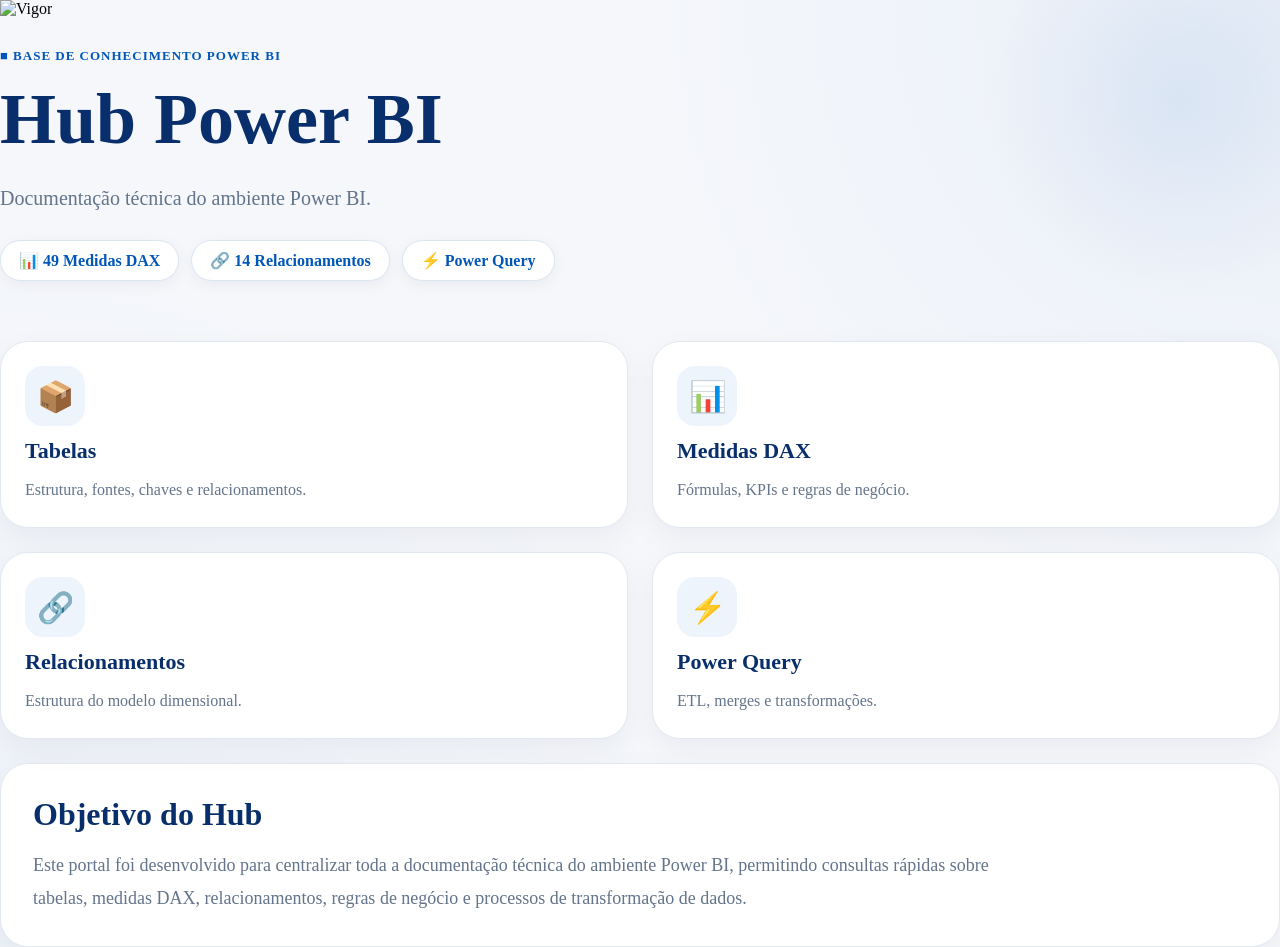
==== index.html @ 887ce9cf "Add files via upload" ====
<!DOCTYPE html>

<html lang="pt-BR">

<head>

  <meta charset="UTF-8">

<meta name="viewport"
     content="width=device-width, initial-scale=1.0">

  <title>Hub Power BI</title>

  <link rel="stylesheet" href="style.css">

</head>

<body>

  <header class="hero">


<img src="https://logospng.org/download/vigor/logo-vigor-512.png"
     class="logo"
     alt="Vigor">

<p class="tag">
  ■ BASE DE CONHECIMENTO POWER BI
</p>

<h1>Hub Power BI</h1>

<p class="subtitle">
  Documentação técnica do ambiente Power BI.
</p>

<div class="hero-info">

  <div class="hero-badge">
    📊 49 Medidas DAX
  </div>

  <div class="hero-badge">
    🔗 14 Relacionamentos
  </div>

  <div class="hero-badge">
    ⚡ Power Query
  </div>

</div>

  </header>

  <main>


<section class="grid">
  

  <!-- TABELAS -->

  <a href="tabelas.html"
     class="nav-card">

    <article class="card">

      <div class="card-icon">
        📦
      </div>

      <h2>Tabelas</h2>

      <p class="description">
        Estrutura, fontes, chaves e relacionamentos.
      </p>

    </article>

  </a>

  <!-- MEDIDAS -->

  <a href="medidas.html"
     class="nav-card">

    <article class="card">

      <div class="card-icon">
        📊
      </div>

      <h2>Medidas DAX</h2>

      <p class="description">
        Fórmulas, KPIs e regras de negócio.
      </p>

    </article>

  </a>

  <!-- RELACIONAMENTOS -->

  <a href="relacionamentos.html"
     class="nav-card">

    <article class="card">

      <div class="card-icon">
        🔗
      </div>

      <h2>Relacionamentos</h2>

      <p class="description">
        Estrutura do modelo dimensional.
      </p>

    </article>

  </a>

  <!-- POWER QUERY -->

  <a href="powerquery.html"
     class="nav-card">

    <article class="card">

      <div class="card-icon">
        ⚡
      </div>

      <h2>Power Query</h2>

      <p class="description">
        ETL, merges e transformações.
      </p>

    </article>

  </a>

</section>
<section class="about-hub">

  <h2>
    Objetivo do Hub
  </h2>

  <p>

    Este portal foi desenvolvido para centralizar toda a documentação
    técnica do ambiente Power BI, permitindo consultas rápidas sobre
    tabelas, medidas DAX, relacionamentos, regras de negócio e processos
    de transformação de dados.

  </p>

</section>

  </main>

</body>

</html>
---- style.css ----
* {
  margin: 0;
  padding: 0;
  box-sizing: border-box;
  }

body {

  background:
  radial-gradient(
    circle at top right,
    rgba(0,87,184,.05),
    transparent 40%
  ),

  radial-gradient(
    circle at bottom left,
    rgba(0,87,184,.03),
    transparent 45%
  ),

  #f5f7fb;
}

/* HERO */

.hero {

position: relative;

margin-bottom: 60px;
}

.hero::after {

  content: "";

  position: absolute;

  top: -100px;

  right: -100px;

  width: 400px;

  height: 400px;

  background:
  radial-gradient(
    circle,
    rgba(0,87,184,0.08),
    transparent 70%
  );

  pointer-events: none;
}

.logo {

height: 60px;

margin-bottom: 30px;
}

.tag {

color: #0057b8;

margin-bottom: 14px;

font-size: 13px;

font-weight: 600;

letter-spacing: 1px;

text-transform: uppercase;
}

h1 {

font-size: 72px;

color: #082f6b;

margin-bottom: 20px;
}

.subtitle {

color: #64748b;

font-size: 20px;

line-height: 1.7;

max-width: 700px;
}

/* GRID */

.grid {

  display: grid;

  grid-template-columns:
  repeat(2, 1fr);

  gap: 24px;

  width: 100%;
}

/* LINKS */

.nav-card {

text-decoration: none;

color: inherit;
}

/* CARDS */

.card {

  background: white;

  border: 1px solid #e2e8f0;

  border-radius: 28px;

  padding: 24px;

  min-height: 180px;

  display: flex;

  flex-direction: column;

  justify-content: flex-start;

  transition: .3s;

  box-shadow:
  0 10px 30px rgba(15,23,42,0.05);
}

.card:hover {

transform: translateY(-6px);

box-shadow:
0 20px 40px rgba(0,87,184,0.12);
}

.card-icon {

  width: 60px;

  height: 60px;

  display: flex;

  align-items: center;

  justify-content: center;

  background: #eef4fb;

  border-radius: 18px;

  font-size: 30px;

  margin-bottom: 12px;
}

.card h2 {

  font-size: 22px;

  color: #082f6b;

  margin-bottom: 12px;
}

.description {

  color: #64748b;

  line-height: 1.7;

  margin-top: auto;
}

/* DOCUMENTAÇÃO */

.doc-page {

max-width: 1200px;

margin: auto;
}

.back-btn {

display: inline-block;

margin-bottom: 30px;

text-decoration: none;

color: #0057b8;

font-weight: 600;
}

.doc-card {

background: white;

border: 1px solid #e2e8f0;

border-radius: 24px;

padding: 30px;

margin-bottom: 24px;

box-shadow:
0 10px 30px rgba(15,23,42,0.05);
}

.doc-header {

display: flex;

justify-content: space-between;

align-items: center;

margin-bottom: 20px;
}

.doc-badge {

background: #e6f0ff;

color: #0057b8;

padding: 10px 14px;

border-radius: 999px;

font-size: 13px;

font-weight: bold;
}

.doc-description {

color: #64748b;

line-height: 1.7;

margin-bottom: 24px;
}

/* INFO */

.info-group {

display: flex;

flex-wrap: wrap;

gap: 16px;

margin: 24px 0;
}

.info-item {

background: #eef4fb;

color: #334155;

padding: 14px 18px;

border-radius: 12px;
}

/* TABELAS */

.doc-table {

width: 100%;

border-collapse: collapse;

margin-top: 20px;
}

.doc-table th {

background: #eef4fb;

color: #082f6b;

text-align: left;

padding: 14px;
}

.doc-table td {

padding: 14px;

border-top: 1px solid #e2e8f0;
}

/* CÓDIGO */

.big-code {

display: block;

background: #eef4fb;

color: #0057b8;

padding: 24px;

border-radius: 16px;

margin-top: 16px;

overflow-x: auto;

line-height: 1.8;
}

pre.big-code {

background: #eef4fb;

color: #0057b8;

padding: 24px;

border-radius: 16px;

overflow-x: auto;
}

/* TÍTULOS */

.doc-card h2 {

color: #082f6b;

margin-bottom: 20px;
}

.doc-card h3 {

color: #082f6b;

margin: 24px 0 12px;
}

.doc-card ul {

padding-left: 20px;
}

.doc-card li {

margin-bottom: 10px;
}

/* TABS */

.tabs {

display: flex;

gap: 12px;

margin: 30px 0;

flex-wrap: wrap;
}

.tab-btn {

background: white;

border: 1px solid #dbe5f0;

color: #475569;

padding: 12px 18px;

border-radius: 999px;

cursor: pointer;

transition: .3s;
}

.tab-btn:hover {

border-color: #0057b8;

color: #0057b8;
}

.tab-btn.active {

background: #0057b8;

color: white;
}

.tab-content {

display: none;
}

.active-tab {

display: block;
}

/* MEDIDAS */

.measure-card {

background: white;

border: 1px solid #e2e8f0;

border-radius: 20px;

margin-bottom: 18px;

overflow: hidden;

box-shadow:
0 10px 30px rgba(15,23,42,0.05);
}

.measure-card summary {

list-style: none;

cursor: pointer;

padding: 24px;

display: flex;

justify-content: space-between;

align-items: center;

font-size: 18px;

font-weight: 600;
}

.measure-card summary::-webkit-details-marker {

display: none;
}

.measure-content {

padding: 24px;

border-top: 1px solid #e2e8f0;
}

.measure-title {

color: #082f6b;
}

/* RESPONSIVO */

@media (max-width: 768px) {

body {


padding: 24px;


}

h1 {


font-size: 46px;


}

.doc-header {


flex-direction: column;

align-items: flex-start;

gap: 16px;

}

.info-group {

flex-direction: column;

}
}

.about-hub {

  background: white;

  border: 1px solid #e2e8f0;

  border-radius: 28px;

  padding: 32px;

  margin-top: 24px;

  box-shadow:
  0 10px 30px rgba(15,23,42,0.05);
}

.about-hub h2 {

color: #082f6b;

margin-bottom: 16px;

font-size: 32px;
}

.about-hub p {

color: #64748b;

line-height: 1.8;

font-size: 18px;

max-width: 1000px;
}

@media (max-width: 1200px) {

.grid {

grid-template-columns:
repeat(2, 1fr);

}

}

@media (max-width: 768px) {

.grid {

grid-template-columns:
1fr;

}

}

html,
body {

  overflow-x: hidden;
}

.hero-info {

  display: flex;

  gap: 12px;

  flex-wrap: wrap;

  margin-top: 25px;
}

.hero-badge {

  background: white;

  border: 1px solid #dbe5f0;

  padding: 10px 18px;

  border-radius: 999px;

  color: #0057b8;

  font-weight: 600;

  box-shadow:
  0 4px 15px rgba(15,23,42,.05);
}
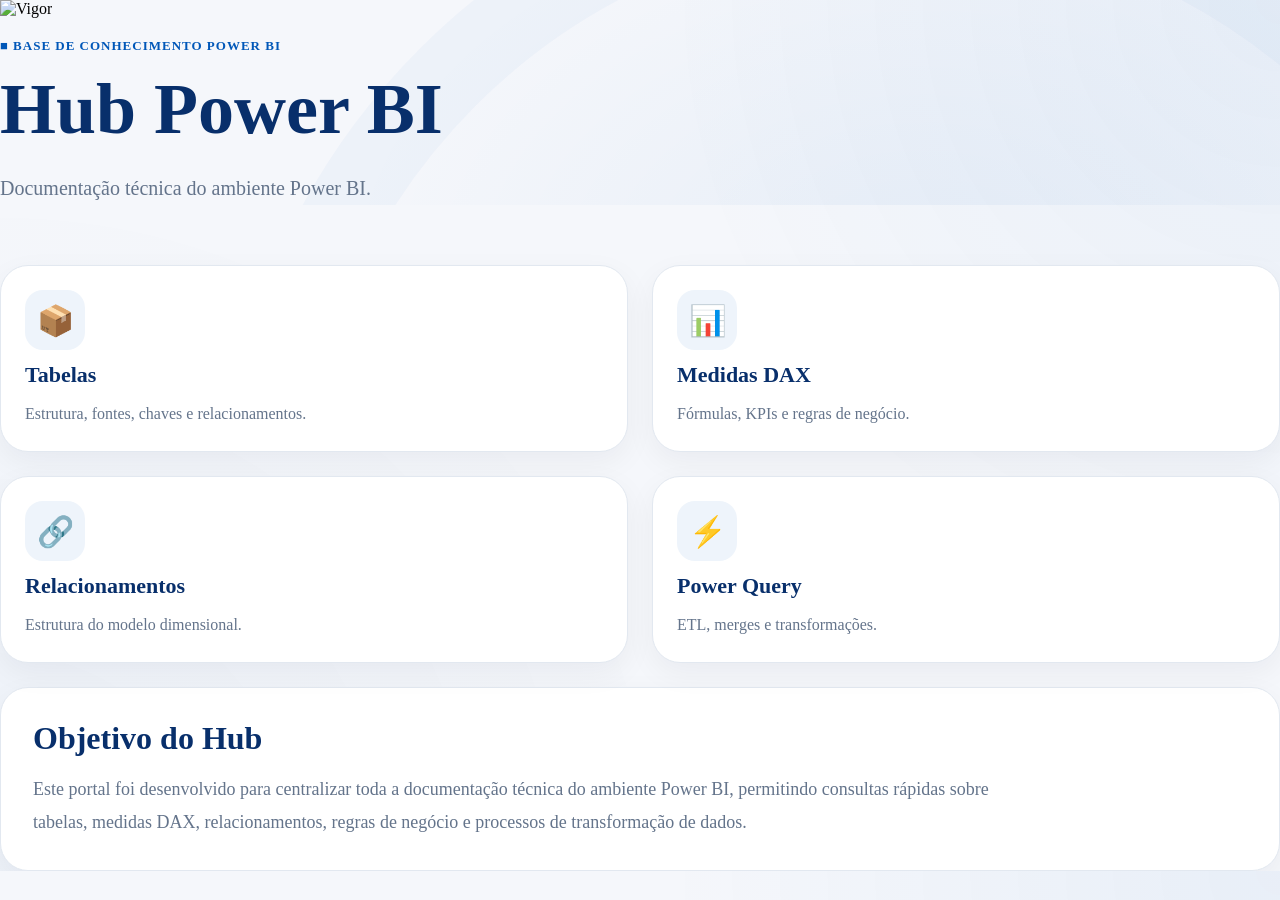
==== commit e62e0108: "Add files via upload" ====
--- a/index.html
+++ b/index.html
@@ -33,22 +33,6 @@
 <p class="subtitle">
   Documentação técnica do ambiente Power BI.
 </p>
-
-<div class="hero-info">
-
-  <div class="hero-badge">
-    📊 49 Medidas DAX
-  </div>
-
-  <div class="hero-badge">
-    🔗 14 Relacionamentos
-  </div>
-
-  <div class="hero-badge">
-    ⚡ Power Query
-  </div>
-
-</div>
 
   </header>
 
--- a/style.css
+++ b/style.css
@@ -37,29 +37,31 @@
 
   position: absolute;
 
-  top: -100px;
-
-  right: -100px;
-
-  width: 400px;
-
-  height: 400px;
+  top: -120px;
+
+  right: -250px;
+
+  width: 1200px;
+
+  height: 800px;
 
   background:
-  radial-gradient(
-    circle,
-    rgba(0,87,184,0.08),
-    transparent 70%
-  );
+    radial-gradient(
+      ellipse at center,
+      rgba(0,87,184,0.06),
+      transparent 70%
+    );
 
   pointer-events: none;
+
+  z-index: -1;
 }
 
 .logo {
 
-height: 60px;
-
-margin-bottom: 30px;
+  height: 90px;
+
+  margin-bottom: 20px;
 }
 
 .tag {
@@ -589,31 +591,30 @@
   overflow-x: hidden;
 }
 
-.hero-info {
-
-  display: flex;
-
-  gap: 12px;
-
-  flex-wrap: wrap;
-
-  margin-top: 25px;
-}
-
-.hero-badge {
-
-  background: white;
-
-  border: 1px solid #dbe5f0;
-
-  padding: 10px 18px;
-
-  border-radius: 999px;
-
-  color: #0057b8;
-
-  font-weight: 600;
-
-  box-shadow:
-  0 4px 15px rgba(15,23,42,.05);
+.hero {
+
+  overflow: hidden;
+}
+
+.hero::before {
+
+  content: "";
+
+  position: absolute;
+
+  top: -150px;
+
+  right: -300px;
+
+  width: 1200px;
+
+  height: 1200px;
+
+  border-radius: 50%;
+
+  border: 80px solid rgba(0,87,184,0.03);
+
+  pointer-events: none;
+
+  z-index: -2;
 }
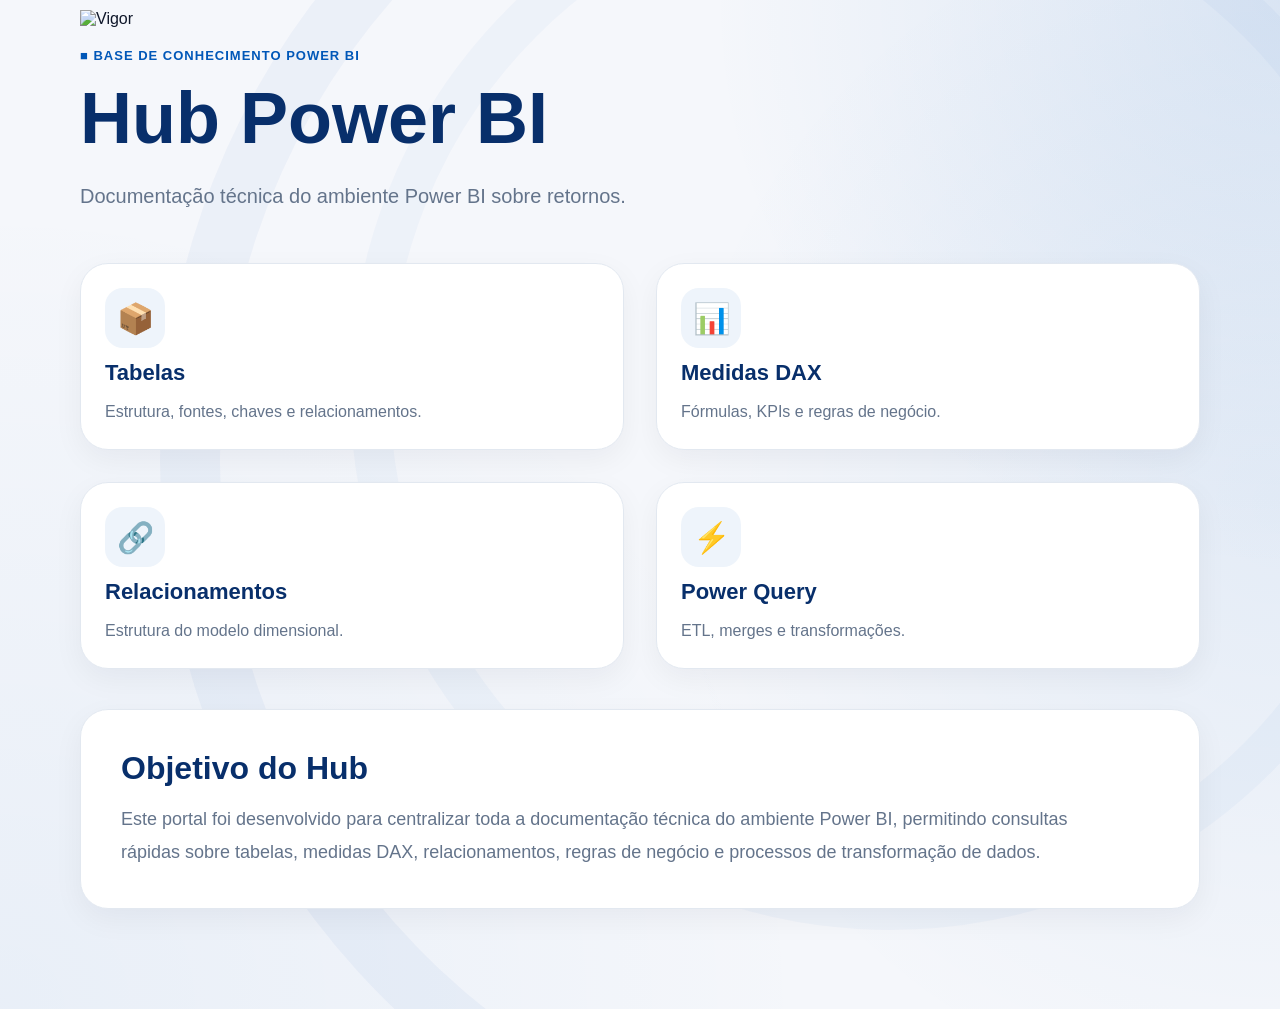
==== commit 0247ec55: "Add files via upload" ====
--- a/index.html
+++ b/index.html
@@ -31,7 +31,7 @@
 <h1>Hub Power BI</h1>
 
 <p class="subtitle">
-  Documentação técnica do ambiente Power BI.
+  Documentação técnica do ambiente Power BI sobre retornos.
 </p>
 
   </header>
--- a/style.css
+++ b/style.css
@@ -6,55 +6,44 @@
 
 body {
 
+  margin: 0;
+
+  padding: 10px 80px 60px 80px;
+
+  font-family: "Segoe UI", sans-serif;
+
+  color: #0f172a;
+
   background:
-  radial-gradient(
-    circle at top right,
-    rgba(0,87,184,.05),
-    transparent 40%
-  ),
-
-  radial-gradient(
-    circle at bottom left,
-    rgba(0,87,184,.03),
-    transparent 45%
-  ),
-
-  #f5f7fb;
+
+    radial-gradient(
+      circle at top right,
+      rgba(0,87,184,.10),
+      transparent 35%
+    ),
+
+    radial-gradient(
+      circle at center right,
+      rgba(0,87,184,.07),
+      transparent 45%
+    ),
+
+    radial-gradient(
+      circle at bottom left,
+      rgba(0,87,184,.05),
+      transparent 50%
+    ),
+
+    #f5f7fb;
 }
 
 /* HERO */
 
 .hero {
 
-position: relative;
-
-margin-bottom: 60px;
-}
-
-.hero::after {
-
-  content: "";
-
-  position: absolute;
-
-  top: -120px;
-
-  right: -250px;
-
-  width: 1200px;
-
-  height: 800px;
-
-  background:
-    radial-gradient(
-      ellipse at center,
-      rgba(0,87,184,0.06),
-      transparent 70%
-    );
-
-  pointer-events: none;
-
-  z-index: -1;
+  position: relative;
+
+  margin-bottom: 50px;
 }
 
 .logo {
@@ -81,11 +70,15 @@
 
 h1 {
 
-font-size: 72px;
-
-color: #082f6b;
-
-margin-bottom: 20px;
+  font-size: 72px;
+
+  font-family: "Segoe UI", sans-serif;
+
+  font-weight: 700;
+
+  color: #082f6b;
+
+  margin-bottom: 20px;
 }
 
 .subtitle {
@@ -105,12 +98,13 @@
 
   display: grid;
 
-  grid-template-columns:
-  repeat(2, 1fr);
-
-  gap: 24px;
-
-  width: 100%;
+  grid-template-columns: repeat(2, 1fr);
+
+  gap: 32px;
+
+  max-width: 1400px;
+
+  margin: 0 auto 40px auto;
 }
 
 /* LINKS */
@@ -535,9 +529,11 @@
 
   border-radius: 28px;
 
-  padding: 32px;
-
-  margin-top: 24px;
+  padding: 40px;
+
+  margin: 0 auto 40px auto;
+
+  max-width: 1400px;
 
   box-shadow:
   0 10px 30px rgba(15,23,42,0.05);
@@ -596,25 +592,48 @@
   overflow: hidden;
 }
 
-.hero::before {
+body::before {
 
   content: "";
 
-  position: absolute;
+  position: fixed;
+
+  top: -300px;
+
+  right: -400px;
+
+  width: 1400px;
+
+  height: 1400px;
+
+  border-radius: 50%;
+
+  border: 60px solid rgba(0,87,184,0.04);
+
+  pointer-events: none;
+
+  z-index: -1;
+}
+
+body::after {
+
+  content: "";
+
+  position: fixed;
 
   top: -150px;
 
-  right: -300px;
-
-  width: 1200px;
-
-  height: 1200px;
+  right: -150px;
+
+  width: 1000px;
+
+  height: 1000px;
 
   border-radius: 50%;
 
-  border: 80px solid rgba(0,87,184,0.03);
+  border: 40px solid rgba(0,87,184,0.03);
 
   pointer-events: none;
 
-  z-index: -2;
+  z-index: -1;
 }
